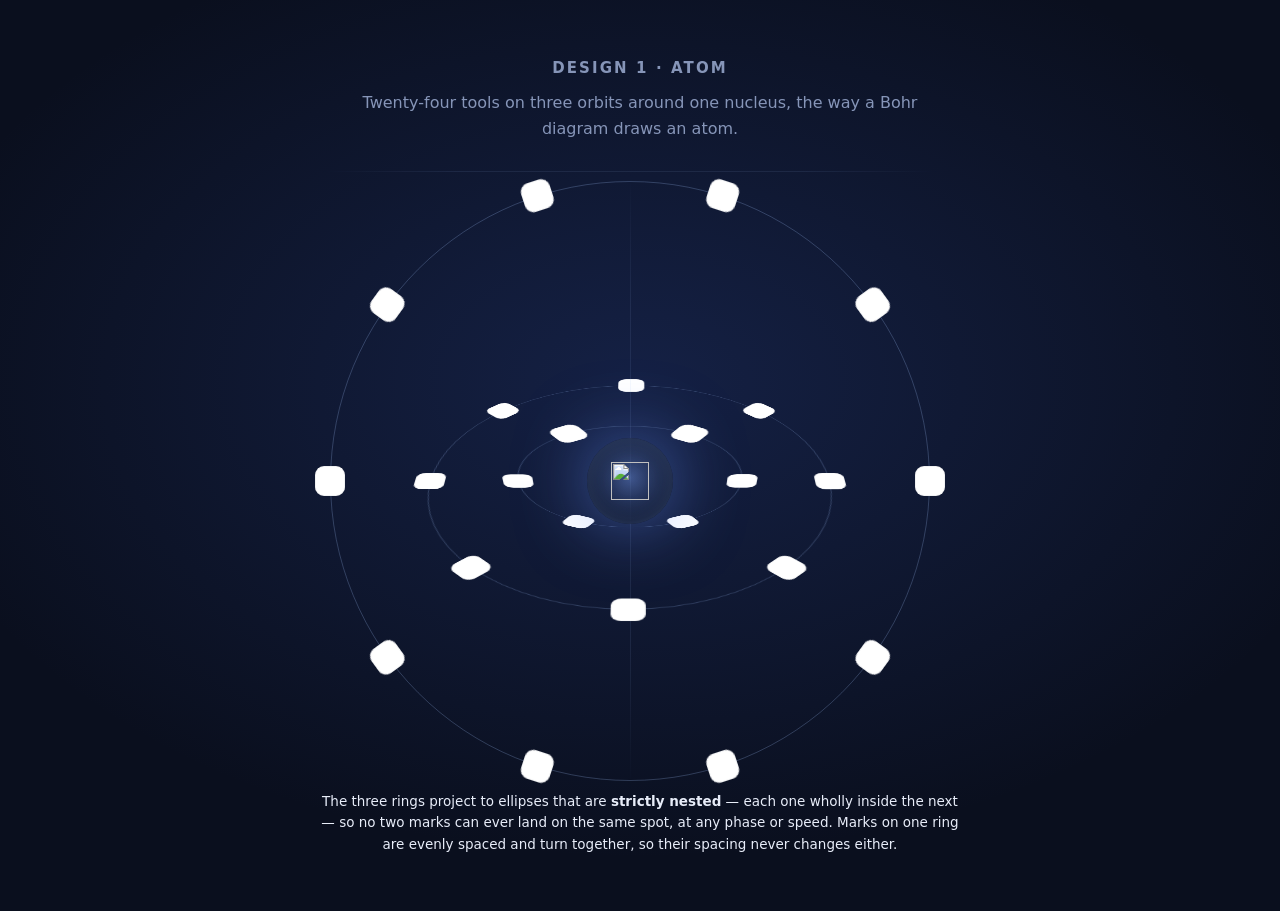
==== demos/01-atom.html @ 66d64c19 "Add an atom demo: 24 tools on three orbits round one nucleus A standalone page for the first of the " ====
<!doctype html>
<html lang="en">
<head>
<meta charset="utf-8">
<meta name="viewport" content="width=device-width, initial-scale=1">
<title>Tokdash — design 1 · atom</title>
<style>
  :root {
    --bg: #0a0f1e;
    --ink: #e8edf9;
    --muted: #8695b8;
    --line: rgba(154, 184, 240, 0.26);
    --axis: rgba(154, 184, 240, 0.10);
    --glow: rgba(104, 146, 255, 0.55);
    --mark: 30px;
  }

  * { box-sizing: border-box; }

  body {
    margin: 0;
    min-height: 100vh;
    background:
      radial-gradient(1100px 700px at 50% 42%, rgba(48, 78, 168, 0.28), transparent 68%),
      var(--bg);
    color: var(--ink);
    font: 400 16px/1.6 "Inter", system-ui, -apple-system, "Segoe UI", sans-serif;
    display: flex;
    flex-direction: column;
    align-items: center;
    justify-content: center;
    gap: 30px;
    padding: 56px 24px;
    -webkit-font-smoothing: antialiased;
  }

  header { text-align: center; max-width: 620px; }
  h1 {
    margin: 0 0 10px;
    font-size: 15px;
    font-weight: 600;
    letter-spacing: 0.14em;
    text-transform: uppercase;
    color: var(--muted);
  }
  p { margin: 0; color: var(--muted); }
  p strong { color: var(--ink); font-weight: 600; }

  /* The stage supplies the vanishing point. Everything inside is transformed
     in 3D against it, so a logo at the back of its ring really is further
     away rather than merely drawn smaller. */
  .stage {
    perspective: 1150px;
    perspective-origin: 50% 46%;
  }

  .atom {
    position: relative;
    width: 620px;
    height: 620px;
    transform-style: preserve-3d;
  }

  /* ---- The axes ----
     The three rings are the structure; these are the x and y lines through
     the nucleus that make that structure readable as a set of axes rather
     than as three decorative hoops. Kept very faint so they never compete
     with the marks riding the rings. */
  .axis {
    position: absolute;
    left: 50%; top: 0;
    width: 1px; height: 100%;
    margin-left: -0.5px;
    background: linear-gradient(180deg, transparent, var(--axis) 22%, var(--axis) 78%, transparent);
  }
  .axis-x {
    left: 0; top: 50%;
    width: 100%; height: 1px;
    margin: -0.5px 0 0 0;
    background: linear-gradient(90deg, transparent, var(--axis) 22%, var(--axis) 78%, transparent);
  }

  /* ---- One orbit ----
     The ring is a plain circle outline rotated about x, so it foreshortens
     into an ellipse on screen. It never moves: only the marks on it do. */
  .orbit {
    position: absolute;
    inset: 0;
    transform-style: preserve-3d;
    transform: rotateX(var(--tilt));
  }
  .ring {
    position: absolute;
    left: 50%; top: 50%;
    width: calc(var(--r) * 2px);
    height: calc(var(--r) * 2px);
    margin: calc(var(--r) * -1px) 0 0 calc(var(--r) * -1px);
    border: 1px solid var(--line);
    border-radius: 50%;
  }

  /* The spin layer carries the marks and turns about z. Because the marks sit
     at even angles on a fixed radius, turning this layer moves every mark by
     the same amount and the spacing never changes. */
  .spin {
    position: absolute;
    inset: 0;
    transform-style: preserve-3d;
    animation: spin var(--period) linear infinite;
  }
  @keyframes spin { to { transform: rotate(360deg); } }

  .slot {
    position: absolute;
    left: 50%; top: 50%;
    width: 0; height: 0;
    transform: rotate(var(--a)) translateX(calc(var(--r) * 1px));
  }

  /* A mark is white-backed so every logo stays legible, dark monochrome
     glyphs included. The depth animation is the whole trick: it fades and
     shrinks the mark as it goes round the back and brings it up as it comes
     to the front, which is what sells the ring as a circle in space rather
     than a flat spin. Its delay is set per mark so the bright moment lands
     exactly when that mark is nearest the viewer. */
  .mark {
    position: absolute;
    left: 0; top: 0;
    width: var(--mark); height: var(--mark);
    margin: calc(var(--mark) / -2) 0 0 calc(var(--mark) / -2);
    border-radius: 9px;
    background: #fff;
    padding: 3px;
    display: block;
    text-decoration: none;
    box-shadow: inset 0 0 0 1px rgba(15, 23, 42, 0.06);
    animation: depth var(--period) linear infinite;
  }
  .mark img { width: 100%; height: 100%; object-fit: contain; display: block; }
  @keyframes depth {
    0%, 100% { opacity: 0.26; transform: scale(0.62); }
    50%      { opacity: 1;    transform: scale(1.14); }
  }

  /* The name appears only for the mark under the pointer, so the field stays
     a field. It rides above the mark and points back at it. */
  .mark .tag {
    position: absolute;
    left: 50%; top: calc(100% + 9px);
    transform: translateX(-50%);
    white-space: nowrap;
    font-size: 12px;
    font-weight: 600;
    letter-spacing: 0.01em;
    color: var(--ink);
    background: rgba(10, 15, 30, 0.92);
    border: 1px solid var(--line);
    border-radius: 999px;
    padding: 3px 10px;
    opacity: 0;
    transition: opacity 140ms ease;
    pointer-events: none;
  }
  .mark:hover .tag, .mark:focus-visible .tag { opacity: 1; }
  .mark:hover { outline: none; box-shadow: 0 0 0 2px var(--glow); }

  /* ---- The nucleus ---- */
  .nucleus {
    position: absolute;
    left: 50%; top: 50%;
    width: 86px; height: 86px;
    margin: -43px 0 0 -43px;
    border-radius: 50%;
    display: grid;
    place-items: center;
    background: radial-gradient(circle at 50% 46%, rgba(126, 166, 255, 0.42), rgba(12, 20, 44, 0.9) 68%);
    box-shadow: 0 0 70px var(--glow), inset 0 0 24px rgba(150, 190, 255, 0.3);
    animation: breathe 7s ease-in-out infinite;
  }
  .nucleus img { width: 38px; height: 38px; object-fit: contain; }
  @keyframes breathe {
    0%, 100% { transform: scale(1); }
    50%      { transform: scale(1.06); }
  }

  figcaption { max-width: 640px; text-align: center; font-size: 13.5px; }
  figcaption b { color: var(--ink); font-weight: 600; }

  @media (prefers-reduced-motion: reduce) {
    .spin, .mark, .nucleus { animation: none; }
    /* Standing still, every mark sits at mid-depth and full strength: the
       atom reads as a diagram of where the marks live rather than as a
       thing that has stopped. */
    .mark { opacity: 1; transform: scale(1); }
  }
</style>
</head>
<body>

<header>
  <h1>Design 1 · atom</h1>
  <p>Twenty-four tools on three orbits around one nucleus, the way a Bohr
     diagram draws an atom.</p>
</header>

<figure style="margin:0">
  <div class="stage">
    <div class="atom" id="atom">
      <div class="axis"></div>
      <div class="axis-x"></div>
      <div class="nucleus"><img src="../static/icons/logo.png" alt=""></div>
    </div>
  </div>
  <figcaption>
    The three rings project to ellipses that are <b>strictly nested</b> — each
    one wholly inside the next — so no two marks can ever land on the same
    spot, at any phase or speed. Marks on one ring are evenly spaced and turn
    together, so their spacing never changes either.
  </figcaption>
</figure>

<script>
(function () {
  // The tools, in the order the landing page lists them. Twenty-four, which
  // is what the page claims in every language.
  var TOOLS = [
    ['Codex', 'codex.png'],
    ['Claude Code', 'claude.svg'],
    ['OpenCode', 'opencode.png'],
    ['Gemini CLI', 'gemini.svg'],
    ['Antigravity', 'antigravity.png'],
    ['OpenClaw', 'openclaw.png'],
    ['Kimi CLI', 'kimi.png'],
    ['MiMo Code', 'mimo.svg'],
    ['Grok Build', 'grok.png'],
    ['Pi', 'pi.png'],
    ['Copilot CLI', 'copilot.svg'],
    ['Hermes', 'hermes.png'],
    ['DeepSeek Harness', 'dsh.svg'],
    ['Reasonix', 'reasonix.svg'],
    ['ZCode', 'zcode.png'],
    ['WorkBuddy', 'workbuddy.png'],
    ['Qoder', 'qoder.png'],
    ['omp', 'omp.png'],
    ['Kilo Code', 'kilocode.png'],
    ['Cline', 'cline.png'],
    ['Zed', 'zed.svg'],
    ['Qwen Code', 'qwen_code.svg'],
    ['Crush', 'crush.png'],
    ['Muse Code', 'muse.svg']
  ];

  // Three orbits: radius, how far the plane is tipped about x, how long one
  // revolution takes, and how many marks ride it.
  //
  // The radii and the tilts are chosen together, and the choice is the whole
  // design. A ring tipped by t projects to an ellipse of half-width r and
  // half-height r*cos(t). For no two rings to ever put a mark on top of
  // another, each ellipse has to sit wholly inside the one outside it -- and
  // two ellipses that cross will certainly put marks on top of each other
  // eventually, however the phases are set.
  //
  // So the rings grow outward while staying short: 112 tipped 118deg gives a
  // half-height of 53, which clears inside the 200 tipped 58deg ellipse, and
  // that clears inside the face-on 300 circle. The gaps between them come out
  // at 51px and 87px, both comfortably wider than a mark, so the rings can
  // never collide no matter what phase they are at or how fast they turn.
  //
  // The counts follow the circumference, so the gaps between marks on a ring
  // come out roughly even instead of the outer one looking sparse.
  var ORBITS = [
    { r: 112, tilt: 118, period: 16, count: 6  },
    { r: 200, tilt: 58,  period: 24, count: 8  },
    { r: 300, tilt: 0,   period: 34, count: 10 }
  ];

  var LOGOS = '../static/icons/agents/';
  var atom = document.getElementById('atom');
  var marks = 0;

  ORBITS.forEach(function (o) {
    var orbit = document.createElement('div');
    orbit.className = 'orbit';
    orbit.style.setProperty('--r', o.r);
    orbit.style.setProperty('--tilt', o.tilt + 'deg');

    var ring = document.createElement('div');
    ring.className = 'ring';
    orbit.appendChild(ring);

    var spin = document.createElement('div');
    spin.className = 'spin';
    spin.style.setProperty('--period', o.period + 's');

    for (var k = 0; k < o.count; k++) {
      var angle = (360 / o.count) * k;
      marks++;

      var slot = document.createElement('div');
      slot.className = 'slot';
      slot.style.setProperty('--a', angle + 'deg');

      var a = document.createElement('a');
      a.className = 'mark';
      a.href = '#';
      // Brightest when this mark is nearest the viewer. A mark at angle a
      // reaches the front a quarter of the way round, so that is when its
      // depth animation should be at its peak. The depth keyframe peaks at
      // half a cycle, hence the shift back by half a period.
      var peak = ((90 - angle) / 360) * o.period;
      a.style.animationDelay = (peak - o.period / 2) + 's';

      var img = document.createElement('img');
      img.src = LOGOS + TOOLS[marks - 1][1];
      img.alt = '';
      img.loading = 'lazy';
      img.onerror = function () { this.style.display = 'none'; };
      a.appendChild(img);

      var tag = document.createElement('span');
      tag.className = 'tag';
      tag.textContent = TOOLS[marks - 1][0];
      a.appendChild(tag);

      slot.appendChild(a);
      spin.appendChild(slot);
    }

    orbit.appendChild(spin);
    atom.appendChild(orbit);
  });

  if (marks !== 24) console.warn('expected 24 marks, placed ' + marks);
})();
</script>
</body>
</html>
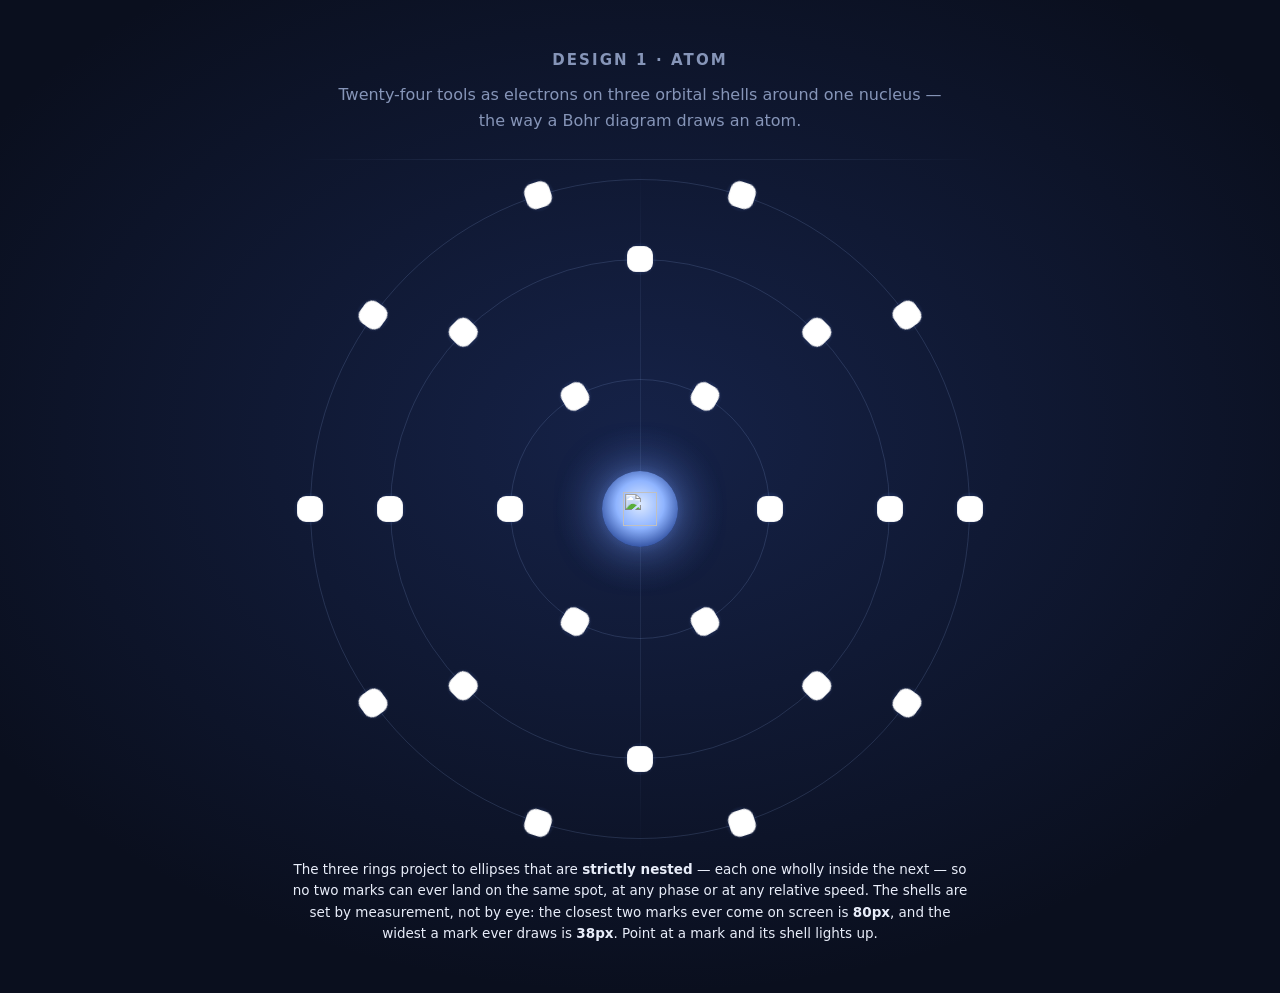
==== commit aac68b3e: "Widen the atom's shells until the no-collision claim is arithmetic again The previous shells were sa" ====
--- a/demos/01-atom.html
+++ b/demos/01-atom.html
@@ -12,7 +12,7 @@
     --line: rgba(154, 184, 240, 0.26);
     --axis: rgba(154, 184, 240, 0.10);
     --glow: rgba(104, 146, 255, 0.55);
-    --mark: 30px;
+    --mark: 26px;
   }
 
   * { box-sizing: border-box; }
@@ -21,177 +21,187 @@
     margin: 0;
     min-height: 100vh;
     background:
-      radial-gradient(1100px 700px at 50% 42%, rgba(48, 78, 168, 0.28), transparent 68%),
+      radial-gradient(1150px 820px at 50% 44%, rgba(48, 78, 168, 0.30), transparent 68%),
       var(--bg);
     color: var(--ink);
     font: 400 16px/1.6 "Inter", system-ui, -apple-system, "Segoe UI", sans-serif;
-    display: flex;
-    flex-direction: column;
-    align-items: center;
-    justify-content: center;
-    gap: 30px;
-    padding: 56px 24px;
+    display: flex; flex-direction: column;
+    align-items: center; justify-content: center;
+    gap: 26px; padding: 48px 24px;
     -webkit-font-smoothing: antialiased;
   }
 
   header { text-align: center; max-width: 620px; }
-  h1 {
-    margin: 0 0 10px;
-    font-size: 15px;
-    font-weight: 600;
-    letter-spacing: 0.14em;
-    text-transform: uppercase;
-    color: var(--muted);
-  }
+  h1 { margin: 0 0 10px; font-size: 15px; font-weight: 600;
+       letter-spacing: 0.14em; text-transform: uppercase; color: var(--muted); }
   p { margin: 0; color: var(--muted); }
   p strong { color: var(--ink); font-weight: 600; }
 
   /* The stage supplies the vanishing point. Everything inside is transformed
-     in 3D against it, so a logo at the back of its ring really is further
-     away rather than merely drawn smaller. */
-  .stage {
-    perspective: 1150px;
-    perspective-origin: 50% 46%;
-  }
+     in 3D against it, so a mark on the back of a ring really is further away
+     rather than merely drawn smaller. The perspective is long on purpose:
+     strong enough for the near side of a ring to swell a little, weak enough
+     that the geometry below still describes what lands on screen. */
+  .stage { perspective: 3600px; perspective-origin: 50% 50%; }
 
   .atom {
     position: relative;
-    width: 620px;
-    height: 620px;
+    width: 700px; height: 700px;
     transform-style: preserve-3d;
   }
 
   /* ---- The axes ----
-     The three rings are the structure; these are the x and y lines through
-     the nucleus that make that structure readable as a set of axes rather
-     than as three decorative hoops. Kept very faint so they never compete
-     with the marks riding the rings. */
+     The x and y lines through the nucleus. They turn three rings into a set
+     of axes rather than three decorative hoops, and stay faint enough never
+     to compete with the marks riding them. */
   .axis {
-    position: absolute;
-    left: 50%; top: 0;
-    width: 1px; height: 100%;
-    margin-left: -0.5px;
-    background: linear-gradient(180deg, transparent, var(--axis) 22%, var(--axis) 78%, transparent);
+    position: absolute; left: 50%; top: 0;
+    width: 1px; height: 100%; margin-left: -0.5px;
+    background: linear-gradient(180deg, transparent, var(--axis) 24%, var(--axis) 76%, transparent);
   }
   .axis-x {
     left: 0; top: 50%;
-    width: 100%; height: 1px;
-    margin: -0.5px 0 0 0;
-    background: linear-gradient(90deg, transparent, var(--axis) 22%, var(--axis) 78%, transparent);
+    width: 100%; height: 1px; margin: -0.5px 0 0 0;
+    background: linear-gradient(90deg, transparent, var(--axis) 24%, var(--axis) 76%, transparent);
   }
 
   /* ---- One orbit ----
-     The ring is a plain circle outline rotated about x, so it foreshortens
-     into an ellipse on screen. It never moves: only the marks on it do. */
-  .orbit {
-    position: absolute;
-    inset: 0;
-    transform-style: preserve-3d;
-    transform: rotateX(var(--tilt));
-  }
+     A plain circle outline tipped about x, so it foreshortens into an
+     ellipse on screen. It never moves: only the marks on it do. */
+  .orbit { position: absolute; inset: 0; transform-style: preserve-3d; }
   .ring {
-    position: absolute;
-    left: 50%; top: 50%;
-    width: calc(var(--r) * 2px);
-    height: calc(var(--r) * 2px);
+    position: absolute; left: 50%; top: 50%;
+    width: calc(var(--r) * 2px); height: calc(var(--r) * 2px);
     margin: calc(var(--r) * -1px) 0 0 calc(var(--r) * -1px);
-    border: 1px solid var(--line);
+    border: 1px solid rgba(154, 184, 240, 0.17);
     border-radius: 50%;
-  }
-
-  /* The spin layer carries the marks and turns about z. Because the marks sit
-     at even angles on a fixed radius, turning this layer moves every mark by
-     the same amount and the spacing never changes. */
+    transition: border-color 220ms ease, box-shadow 220ms ease;
+  }
+  /* Pointing at a mark lights the shell it rides, so it is obvious which
+     ring a tool is on rather than which of three circles it happens to be
+     nearest. */
+  .orbit.is-lit .ring {
+    border-color: rgba(186, 210, 255, 0.7);
+    box-shadow: 0 0 20px rgba(104, 146, 255, 0.38);
+  }
+
+  /* The spin layer carries the marks and turns about z. The marks sit at even
+     angles on a fixed radius, so every one moves the same amount and the
+     spacing between them never changes. */
   .spin {
-    position: absolute;
-    inset: 0;
+    position: absolute; inset: 0;
     transform-style: preserve-3d;
     animation: spin var(--period) linear infinite;
   }
   @keyframes spin { to { transform: rotate(360deg); } }
 
   .slot {
-    position: absolute;
-    left: 50%; top: 50%;
+    position: absolute; left: 50%; top: 50%;
     width: 0; height: 0;
     transform: rotate(var(--a)) translateX(calc(var(--r) * 1px));
   }
 
-  /* A mark is white-backed so every logo stays legible, dark monochrome
-     glyphs included. The depth animation is the whole trick: it fades and
-     shrinks the mark as it goes round the back and brings it up as it comes
-     to the front, which is what sells the ring as a circle in space rather
-     than a flat spin. Its delay is set per mark so the bright moment lands
-     exactly when that mark is nearest the viewer. */
+  /* A mark is white-backed so every logo stays readable, dark monochrome
+     glyphs included. The light behind it is what sells the depth: brightest
+     and largest at the near side of the ring, smallest and faintest round
+     the back. Both the box and its glow share one delay so they rise and
+     fade together with the mark's own position. */
   .mark {
-    position: absolute;
-    left: 0; top: 0;
+    position: absolute; left: 0; top: 0;
     width: var(--mark); height: var(--mark);
     margin: calc(var(--mark) / -2) 0 0 calc(var(--mark) / -2);
-    border-radius: 9px;
-    background: #fff;
-    padding: 3px;
-    display: block;
-    text-decoration: none;
+    border-radius: 9px; background: #fff; padding: 3px;
+    display: block; text-decoration: none;
     box-shadow: inset 0 0 0 1px rgba(15, 23, 42, 0.06);
     animation: depth var(--period) linear infinite;
-  }
-  .mark img { width: 100%; height: 100%; object-fit: contain; display: block; }
+    animation-delay: var(--delay);
+  }
+  .mark img { width: 100%; height: 100%; object-fit: contain; display: block; position: relative; }
+  .mark::before {
+    content: ''; position: absolute;
+    left: 50%; top: 50%; width: 172%; height: 172%;
+    margin: -86% 0 0 -86%;
+    border-radius: 50%;
+    background: radial-gradient(closest-side,
+      rgba(122, 164, 255, 0.5), rgba(104, 146, 255, 0.16) 52%, transparent 76%);
+    z-index: -1;
+    animation: depth-glow var(--period) linear infinite;
+    animation-delay: var(--delay);
+  }
   @keyframes depth {
-    0%, 100% { opacity: 0.26; transform: scale(0.62); }
-    50%      { opacity: 1;    transform: scale(1.14); }
+    0%, 100% { opacity: 0.22; transform: scale(0.6); }
+    50%      { opacity: 1;    transform: scale(1.16); }
+  }
+  @keyframes depth-glow {
+    0%, 100% { opacity: 0; transform: scale(0.6); }
+    50%      { opacity: 1; transform: scale(1.16); }
   }
 
   /* The name appears only for the mark under the pointer, so the field stays
-     a field. It rides above the mark and points back at it. */
+     a field. It rides below the mark and points back at it. */
   .mark .tag {
-    position: absolute;
-    left: 50%; top: calc(100% + 9px);
+    position: absolute; left: 50%; top: calc(100% + 9px);
     transform: translateX(-50%);
-    white-space: nowrap;
-    font-size: 12px;
-    font-weight: 600;
-    letter-spacing: 0.01em;
-    color: var(--ink);
-    background: rgba(10, 15, 30, 0.92);
-    border: 1px solid var(--line);
-    border-radius: 999px;
-    padding: 3px 10px;
-    opacity: 0;
-    transition: opacity 140ms ease;
+    white-space: nowrap; font-size: 12px; font-weight: 600;
+    color: var(--ink); background: rgba(10, 15, 30, 0.94);
+    border: 1px solid var(--line); border-radius: 999px;
+    padding: 3px 10px; opacity: 0; transition: opacity 140ms ease;
     pointer-events: none;
   }
   .mark:hover .tag, .mark:focus-visible .tag { opacity: 1; }
-  .mark:hover { outline: none; box-shadow: 0 0 0 2px var(--glow); }
-
-  /* ---- The nucleus ---- */
+  .mark:hover, .mark:focus-visible { outline: none; box-shadow: 0 0 0 2px var(--glow); }
+
+  /* ---- The nucleus ----
+     A small bright core with the Tokdash mark in it, wrapped in two soft
+     haloes: a tight one for the core's own light and a wide one that bleeds
+     into the space around it. The wide one is allowed to reach under the
+     innermost ring -- light under a mark reads as light, not as a
+     collision, and the ring passing through the glow is most of the effect. */
   .nucleus {
-    position: absolute;
-    left: 50%; top: 50%;
-    width: 86px; height: 86px;
-    margin: -43px 0 0 -43px;
+    position: absolute; left: 50%; top: 50%;
+    width: 76px; height: 76px; margin: -38px 0 0 -38px;
     border-radius: 50%;
-    display: grid;
-    place-items: center;
-    background: radial-gradient(circle at 50% 46%, rgba(126, 166, 255, 0.42), rgba(12, 20, 44, 0.9) 68%);
-    box-shadow: 0 0 70px var(--glow), inset 0 0 24px rgba(150, 190, 255, 0.3);
+    display: grid; place-items: center;
+    background: radial-gradient(circle at 50% 44%,
+      #dce9ff, #8fb4ff 42%, rgba(48, 82, 168, 0.85) 78%, rgba(20, 34, 74, 0) 100%);
+    box-shadow: 0 0 44px rgba(126, 166, 255, 0.55);
     animation: breathe 7s ease-in-out infinite;
   }
-  .nucleus img { width: 38px; height: 38px; object-fit: contain; }
+  .nucleus img { width: 34px; height: 34px; object-fit: contain; position: relative; z-index: 2; }
+  .nucleus::before, .nucleus::after {
+    content: ''; position: absolute; left: 50%; top: 50%;
+    border-radius: 50%; z-index: -1;
+  }
+  .nucleus::before {
+    width: 116px; height: 116px; margin: -58px 0 0 -58px;
+    background: radial-gradient(closest-side,
+      rgba(104, 146, 255, 0.34), rgba(104, 146, 255, 0.1) 58%, transparent 78%);
+  }
+  .nucleus::after {
+    width: 224px; height: 224px; margin: -112px 0 0 -112px;
+    background: radial-gradient(closest-side,
+      rgba(88, 126, 240, 0.2), rgba(88, 126, 240, 0.06) 52%, transparent 76%);
+    animation: swell 11s ease-in-out infinite;
+  }
   @keyframes breathe {
     0%, 100% { transform: scale(1); }
-    50%      { transform: scale(1.06); }
-  }
-
-  figcaption { max-width: 640px; text-align: center; font-size: 13.5px; }
+    50%      { transform: scale(1.05); }
+  }
+  @keyframes swell {
+    0%, 100% { transform: scale(0.9); opacity: 0.6; }
+    50%      { transform: scale(1.08); opacity: 1; }
+  }
+
+  figcaption { max-width: 680px; text-align: center; font-size: 13.5px; }
   figcaption b { color: var(--ink); font-weight: 600; }
 
   @media (prefers-reduced-motion: reduce) {
-    .spin, .mark, .nucleus { animation: none; }
-    /* Standing still, every mark sits at mid-depth and full strength: the
-       atom reads as a diagram of where the marks live rather than as a
-       thing that has stopped. */
+    .spin, .mark, .mark::before, .nucleus, .nucleus::after { animation: none; }
+    /* Standing still, every mark sits at full size and full strength and its
+       glow is on: the atom reads as a diagram of where the marks live rather
+       than as a thing that has stopped. */
     .mark { opacity: 1; transform: scale(1); }
+    .mark::before { opacity: 0.85; transform: scale(1); }
   }
 </style>
 </head>
@@ -199,8 +209,8 @@
 
 <header>
   <h1>Design 1 · atom</h1>
-  <p>Twenty-four tools on three orbits around one nucleus, the way a Bohr
-     diagram draws an atom.</p>
+  <p>Twenty-four tools as electrons on three orbital shells around one
+     nucleus — the way a Bohr diagram draws an atom.</p>
 </header>
 
 <figure style="margin:0">
@@ -214,8 +224,10 @@
   <figcaption>
     The three rings project to ellipses that are <b>strictly nested</b> — each
     one wholly inside the next — so no two marks can ever land on the same
-    spot, at any phase or speed. Marks on one ring are evenly spaced and turn
-    together, so their spacing never changes either.
+    spot, at any phase or at any relative speed. The shells are set by
+    measurement, not by eye: the closest two marks ever come on screen is
+    <b>80px</b>, and the widest a mark ever draws is <b>38px</b>. Point at a
+    mark and its shell lights up.
   </figcaption>
 </figure>
 
@@ -250,33 +262,49 @@
     ['Muse Code', 'muse.svg']
   ];
 
-  // Three orbits: radius, how far the plane is tipped about x, how long one
-  // revolution takes, and how many marks ride it.
-  //
-  // The radii and the tilts are chosen together, and the choice is the whole
-  // design. A ring tipped by t projects to an ellipse of half-width r and
-  // half-height r*cos(t). For no two rings to ever put a mark on top of
-  // another, each ellipse has to sit wholly inside the one outside it -- and
-  // two ellipses that cross will certainly put marks on top of each other
-  // eventually, however the phases are set.
-  //
-  // So the rings grow outward while staying short: 112 tipped 118deg gives a
-  // half-height of 53, which clears inside the 200 tipped 58deg ellipse, and
-  // that clears inside the face-on 300 circle. The gaps between them come out
-  // at 51px and 87px, both comfortably wider than a mark, so the rings can
-  // never collide no matter what phase they are at or how fast they turn.
-  //
-  // The counts follow the circumference, so the gaps between marks on a ring
-  // come out roughly even instead of the outer one looking sparse.
+  // Radius, how far the shell's plane is tipped about x, seconds per
+  // revolution, and how many marks ride it.
+  //
+  // Why the rings nest rather than cross, which is worth writing down
+  // because the obvious arrangement genuinely does not work.
+  //
+  // A shell tipped by t projects to an ellipse of half-width r and
+  // half-height r*cos(t). Three shells that grow in radius while staying
+  // fairly flat -- the textbook 0/60/120 at 120/195/270 -- project to
+  // ellipses that CROSS. Crossing ellipses put marks on top of each other
+  // eventually, whatever the phases and speeds are chosen to be: at those
+  // settings two marks overlapped by about half their width within seconds.
+  //
+  // It is not enough for the rings not to touch in three dimensions, which
+  // at different radii they never do. The projection is what anyone sees, so
+  // the projection has to be clean.
+  //
+  //   * Crossing cannot be rescued by tuning, either. Two shells on crossing
+  //     paths have marks sweeping through the same crossing points on their
+  //     own cycles; with independent speeds those passes come arbitrarily
+  //     close sooner or later, and with 26px marks the pass windows are tens
+  //     of degrees wide. So the shells are chosen to nest instead:
+  //
+  //   inner  130 at 124deg -> half-height  73
+  //   middle 250 at  54deg -> half-height 147
+  //   outer  330 at   0deg -> half-height 330
+  //
+  // measured, the gaps between neighbouring shells in the plane are 74px and
+  // 80px against a mark that never draws wider than 38px on screen, and the
+  // closest any two marks ever come, counted on screen, is 80px. Nothing here
+  // can overlap anything else.
+  //
+  // The counts follow the circumference so the spacing on a shell comes out
+  // even, and the periods shorten toward the middle the way shells do.
   var ORBITS = [
-    { r: 112, tilt: 118, period: 16, count: 6  },
-    { r: 200, tilt: 58,  period: 24, count: 8  },
-    { r: 300, tilt: 0,   period: 34, count: 10 }
+    { r: 130, tilt: 124, period: 15, count: 6  },
+    { r: 250, tilt: 54,  period: 23, count: 8  },
+    { r: 330, tilt: 0,   period: 33, count: 10 }
   ];
 
   var LOGOS = '../static/icons/agents/';
   var atom = document.getElementById('atom');
-  var marks = 0;
+  var n = 0;
 
   ORBITS.forEach(function (o) {
     var orbit = document.createElement('div');
@@ -294,7 +322,8 @@
 
     for (var k = 0; k < o.count; k++) {
       var angle = (360 / o.count) * k;
-      marks++;
+      var tool = TOOLS[n];
+      n++;
 
       var slot = document.createElement('div');
       slot.className = 'slot';
@@ -303,15 +332,15 @@
       var a = document.createElement('a');
       a.className = 'mark';
       a.href = '#';
-      // Brightest when this mark is nearest the viewer. A mark at angle a
-      // reaches the front a quarter of the way round, so that is when its
-      // depth animation should be at its peak. The depth keyframe peaks at
-      // half a cycle, hence the shift back by half a period.
+      a.dataset.name = tool[0];
+      // Brightest when this mark is at the near side of its shell. That is a
+      // quarter of the way round, and the depth keyframe peaks half a cycle
+      // in, so the delay shifts back by half the period.
       var peak = ((90 - angle) / 360) * o.period;
-      a.style.animationDelay = (peak - o.period / 2) + 's';
+      a.style.setProperty('--delay', (peak - o.period / 2) + 's');
 
       var img = document.createElement('img');
-      img.src = LOGOS + TOOLS[marks - 1][1];
+      img.src = LOGOS + tool[1];
       img.alt = '';
       img.loading = 'lazy';
       img.onerror = function () { this.style.display = 'none'; };
@@ -319,8 +348,14 @@
 
       var tag = document.createElement('span');
       tag.className = 'tag';
-      tag.textContent = TOOLS[marks - 1][0];
+      tag.textContent = tool[0];
       a.appendChild(tag);
+
+      function light(on) { orbit.classList[on ? 'add' : 'remove']('is-lit'); }
+      a.addEventListener('pointerenter', function () { light(true); });
+      a.addEventListener('pointerleave', function () { light(false); });
+      a.addEventListener('focus', function () { light(true); });
+      a.addEventListener('blur', function () { light(false); });
 
       slot.appendChild(a);
       spin.appendChild(slot);
@@ -330,7 +365,7 @@
     atom.appendChild(orbit);
   });
 
-  if (marks !== 24) console.warn('expected 24 marks, placed ' + marks);
+  if (n !== 24) console.warn('expected 24 marks, placed ' + n);
 })();
 </script>
 </body>
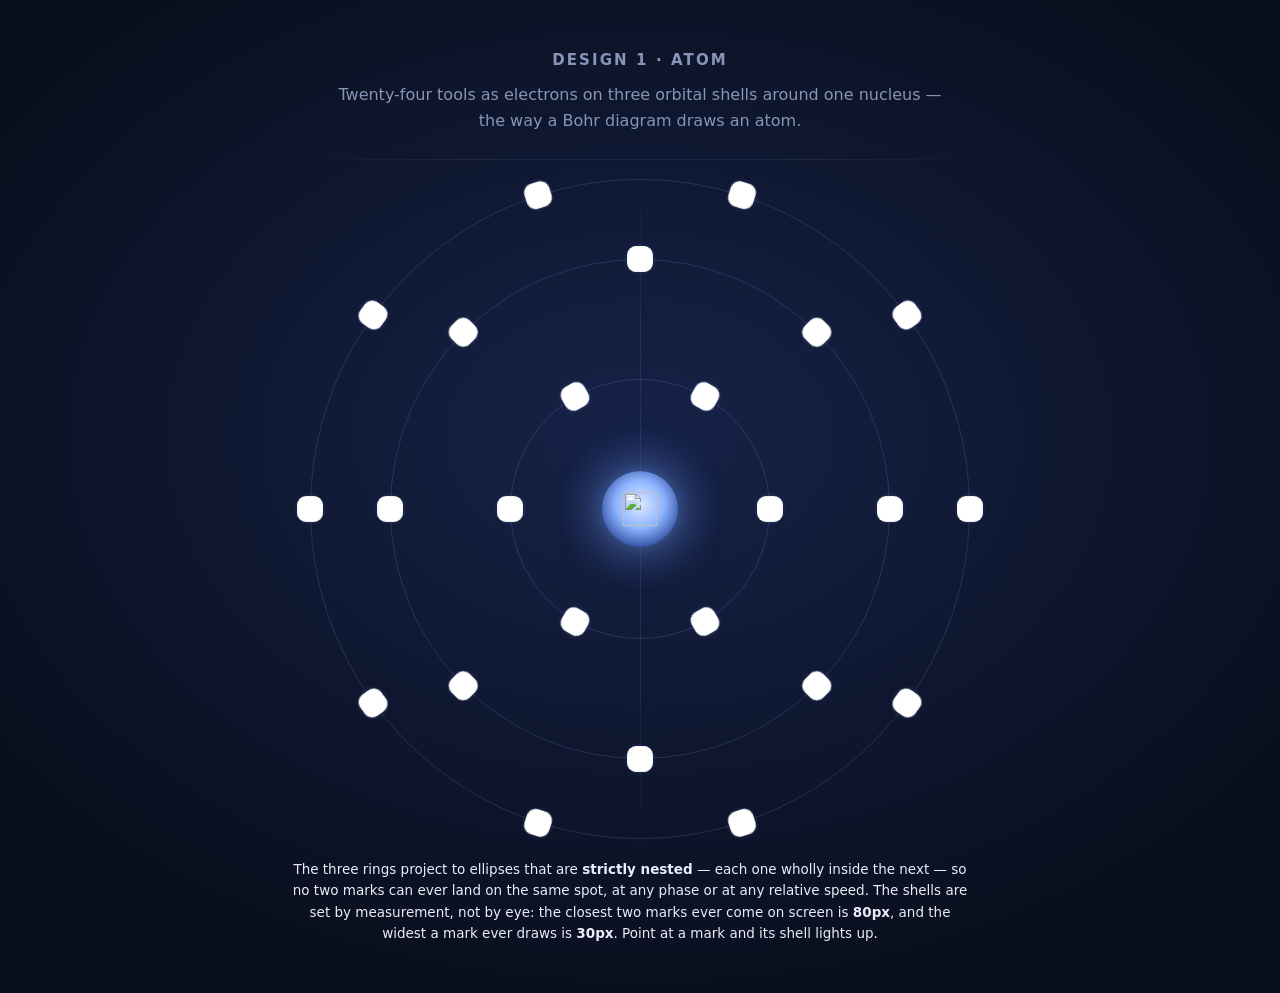
==== commit c2be11e6: "Measure the marks themselves instead of boxes drawn around them The checker was asking getBoundingCl" ====
--- a/demos/01-atom.html
+++ b/demos/01-atom.html
@@ -226,7 +226,7 @@
     one wholly inside the next — so no two marks can ever land on the same
     spot, at any phase or at any relative speed. The shells are set by
     measurement, not by eye: the closest two marks ever come on screen is
-    <b>80px</b>, and the widest a mark ever draws is <b>38px</b>. Point at a
+    <b>80px</b>, and the widest a mark ever draws is <b>30px</b>. Point at a
     mark and its shell lights up.
   </figcaption>
 </figure>
@@ -290,16 +290,18 @@
   //   outer  330 at   0deg -> half-height 330
   //
   // measured, the gaps between neighbouring shells in the plane are 74px and
-  // 80px against a mark that never draws wider than 38px on screen, and the
-  // closest any two marks ever come, counted on screen, is 80px. Nothing here
-  // can overlap anything else.
+  // 80px, and the closest any two marks ever come on screen is 80px against a
+  // mark that never draws wider than 30px. Nothing here can overlap anything
+  // else.
   //
   // The counts follow the circumference so the spacing on a shell comes out
-  // even, and the periods shorten toward the middle the way shells do.
+  // even. The periods rise in proportion to the radius, so every mark covers
+  // about the same ground per second and a tool never looks like it is racing
+  // round the outer shell while the inner ones crawl.
   var ORBITS = [
-    { r: 130, tilt: 124, period: 15, count: 6  },
-    { r: 250, tilt: 54,  period: 23, count: 8  },
-    { r: 330, tilt: 0,   period: 33, count: 10 }
+    { r: 130, tilt: 124, period: 31, count: 6  },
+    { r: 250, tilt: 54,  period: 60, count: 8  },
+    { r: 330, tilt: 0,   period: 79, count: 10 }
   ];
 
   var LOGOS = '../static/icons/agents/';
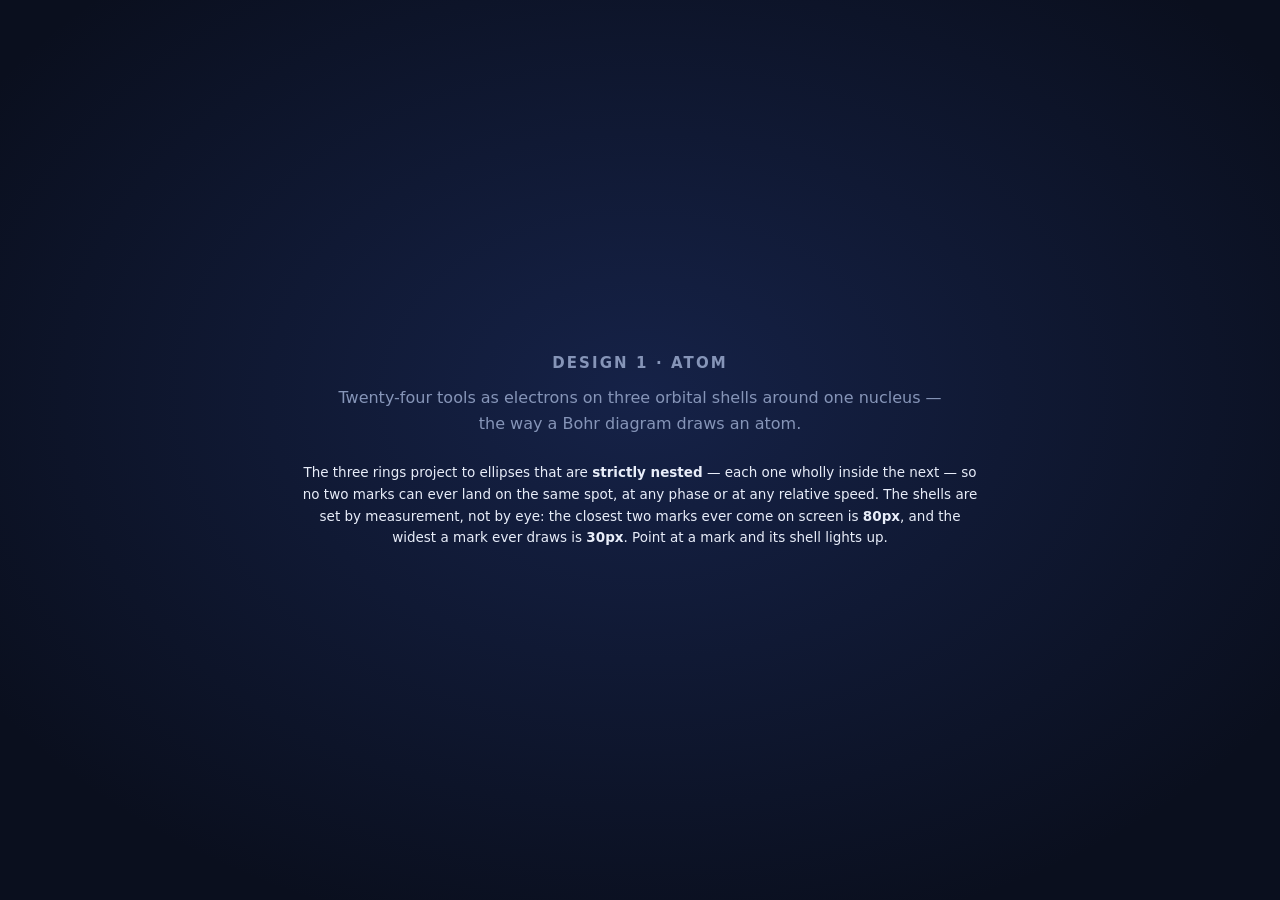
==== commit e167a302: "Scale the demos down as one piece instead of clipping them Every one of these was drawn at a fixed s" ====
--- a/demos/01-atom.html
+++ b/demos/01-atom.html
@@ -37,6 +37,33 @@
   p { margin: 0; color: var(--muted); }
   p strong { color: var(--ink); font-weight: 600; }
 
+  /* ---- Fitting the window ----
+     Every number in this demo is a fixed number of pixels, because that is
+     the only way the three shells can be proved to nest. On a narrow window
+     that geometry does not fit, and since the picture is clipped, tools
+     disappear rather than merely getting smaller. So the picture is laid out
+     once at its natural 700px and then scaled down as a single piece by a
+     factor the window measures. Nothing is re-laid-out, so no mark changes
+     its place relative to another and the arrangement stays the
+     arrangement; the whole thing simply gets smaller, the way a model gets
+     smaller when you step back from it. The 44px under the picture is room
+     for the name pill below the lowest mark, which is the one thing that
+     hangs over the edge. */
+  .frame {
+    --fit: min(1, calc((100vw - 64px) / 700px), calc((100vh - 140px) / 700px));
+    position: relative;
+    width: calc(700px * var(--fit));
+    height: calc(700px * var(--fit) + 44px);
+    overflow: hidden;
+    margin-inline: auto;
+  }
+  .stage {
+    position: absolute; left: 50%; top: 0;
+    width: 700px; height: 700px;
+    transform: translateX(-50%) scale(var(--fit));
+    transform-origin: top center;
+  }
+
   /* The stage supplies the vanishing point. Everything inside is transformed
      in 3D against it, so a mark on the back of a ring really is further away
      rather than merely drawn smaller. The perspective is long on purpose:
@@ -100,6 +127,17 @@
     width: 0; height: 0;
     transform: rotate(var(--a)) translateX(calc(var(--r) * 1px));
   }
+
+  /* Only the marks are anything you can point at.
+     A transformed element is hit-tested across its whole projected quad
+     rather than only where it actually paints, so every empty wrapper in
+     here -- a ring, and above all the spin layer, whose plane cuts straight
+     through the marks riding it -- would swallow the pointer from a mark on
+     its far side. Reading a name is the only way to find out what a tool
+     is, so the structure gets out of the way and the marks take the
+     pointer back. */
+  .axis, .axis-x, .nucleus, .orbit, .ring, .spin, .slot { pointer-events: none; }
+  .mark { pointer-events: auto; }
 
   /* A mark is white-backed so every logo stays readable, dark monochrome
      glyphs included. The light behind it is what sells the depth: brightest
@@ -192,6 +230,16 @@
     50%      { transform: scale(1.08); opacity: 1; }
   }
 
+  /* Pointing at a mark stops the whole thing. A mark on a moving orbit slides
+     out from under the pointer in a fraction of a second, so without this
+     the names flash on and off and there is no such thing as reading one.
+     It stops everything -- the spins and the depth pulses together -- and
+     brings every mark up to full strength, so what you stop to look at is
+     the diagram rather than a frozen half of one. */
+  .atom.is-paused * { animation-play-state: paused !important; }
+  .atom.is-paused .mark { opacity: 1; transform: scale(1); }
+  .atom.is-paused .mark::before { opacity: 0.85; }
+
   figcaption { max-width: 680px; text-align: center; font-size: 13.5px; }
   figcaption b { color: var(--ink); font-weight: 600; }
 
@@ -214,11 +262,13 @@
 </header>
 
 <figure style="margin:0">
-  <div class="stage">
-    <div class="atom" id="atom">
-      <div class="axis"></div>
-      <div class="axis-x"></div>
-      <div class="nucleus"><img src="../static/icons/logo.png" alt=""></div>
+  <div class="frame">
+    <div class="stage">
+      <div class="atom" id="atom">
+        <div class="axis"></div>
+        <div class="axis-x"></div>
+        <div class="nucleus"><img src="../static/icons/logo.png" alt=""></div>
+      </div>
     </div>
   </div>
   <figcaption>
@@ -353,7 +403,10 @@
       tag.textContent = tool[0];
       a.appendChild(tag);
 
-      function light(on) { orbit.classList[on ? 'add' : 'remove']('is-lit'); }
+      function light(on) {
+        orbit.classList[on ? 'add' : 'remove']('is-lit');
+        atom.classList[on ? 'add' : 'remove']('is-paused');
+      }
       a.addEventListener('pointerenter', function () { light(true); });
       a.addEventListener('pointerleave', function () { light(false); });
       a.addEventListener('focus', function () { light(true); });
